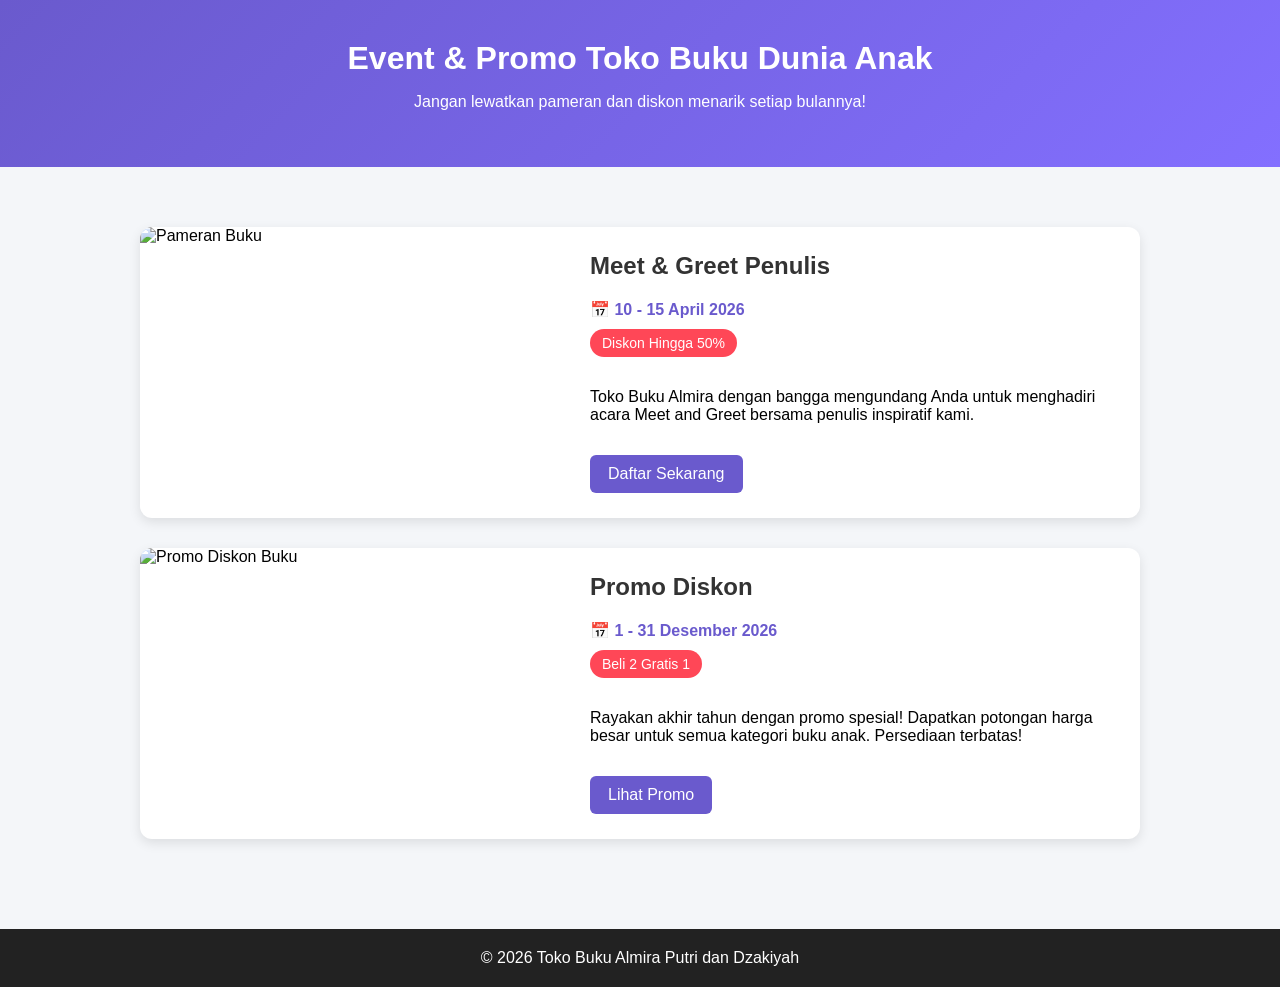
==== event.html @ 4a0a6d33 "Add files via upload" ====
<!DOCTYPE html>
<html lang="id">
<head>
    <meta charset="UTF-8">
    <title>Event & Promo Buku</title>
    <style>
        body {
            font-family: Arial, sans-serif;
            margin: 0;
            padding: 0;
            background-color: #f4f6f9;
        }

        header {
            background: linear-gradient(135deg, #6a5acd, #836fff);
            color: white;
            text-align: center;
            padding: 40px 20px;
        }

        header h1 {
            margin: 0;
            font-size: 32px;
        }

        .container {
            max-width: 1000px;
            margin: 40px auto;
            padding: 20px;
        }

        .event-card {
            background-color: white;
            border-radius: 12px;
            box-shadow: 0 4px 12px rgba(0,0,0,0.1);
            margin-bottom: 30px;
            overflow: hidden;
            display: flex;
            flex-wrap: wrap;
        }

        .event-image {
            flex: 1 1 300px;
        }

        .event-image img {
            width: 100%;
            height: 100%;
            object-fit: cover;
        }

        .event-content {
            flex: 1 1 400px;
            padding: 25px;
        }

        .event-content h2 {
            margin-top: 0;
            color: #333;
        }

        .tanggal {
            color: #6a5acd;
            font-weight: bold;
            margin-bottom: 10px;
        }

        .diskon {
            background-color: #ff4757;
            color: white;
            display: inline-block;
            padding: 6px 12px;
            border-radius: 20px;
            font-size: 14px;
            margin-bottom: 15px;
        }

        .btn-daftar {
            display: inline-block;
            margin-top: 15px;
            padding: 10px 18px;
            background-color: #6a5acd;
            color: white;
            text-decoration: none;
            border-radius: 6px;
        }

        .btn-daftar:hover {
            background-color: #483d8b;
        }

        footer {
            text-align: center;
            padding: 20px;
            background-color: #222;
            color: white;
            margin-top: 40px;
        }

        @media (max-width: 768px) {
            .event-card {
                flex-direction: column;
            }
        }
    </style>
</head>
<body>

<header>
    <h1>Event & Promo Toko Buku Dunia Anak</h1>
    <p>Jangan lewatkan pameran dan diskon menarik setiap bulannya!</p>
</header>

<div class="container">

    <!-- Event 1 -->
    <div class="event-card">
        <div class="event-image">
            <img src="pameran.jpg" alt="Pameran Buku">
        </div>
        <div class="event-content">
            <h2>Meet & Greet Penulis</h2>
            <p class="tanggal">📅 10 - 15 April 2026</p>
            <span class="diskon">Diskon Hingga 50%</span>
            <p>
                Toko Buku Almira dengan bangga mengundang Anda untuk 
                menghadiri acara Meet and Greet bersama penulis inspiratif kami.
            </p>
            <a href="#" class="btn-daftar">Daftar Sekarang</a>
        </div>
    </div>

    <!-- Event 2 -->
    <div class="event-card">
        <div class="event-image">
            <img src="diskon.jpg" alt="Promo Diskon Buku">
        </div>
        <div class="event-content">
            <h2>Promo Diskon </h2>
            <p class="tanggal">📅 1 - 31 Desember 2026</p>
            <span class="diskon">Beli 2 Gratis 1</span>
            <p>
                Rayakan akhir tahun dengan promo spesial! 
                Dapatkan potongan harga besar untuk semua kategori buku anak.
                Persediaan terbatas!
            </p>
            <a href="#" class="btn-daftar">Lihat Promo</a>
        </div>
    </div>

</div>

<footer>
    &copy; 2026 Toko Buku Almira Putri dan Dzakiyah
</footer>

</body>
</html>
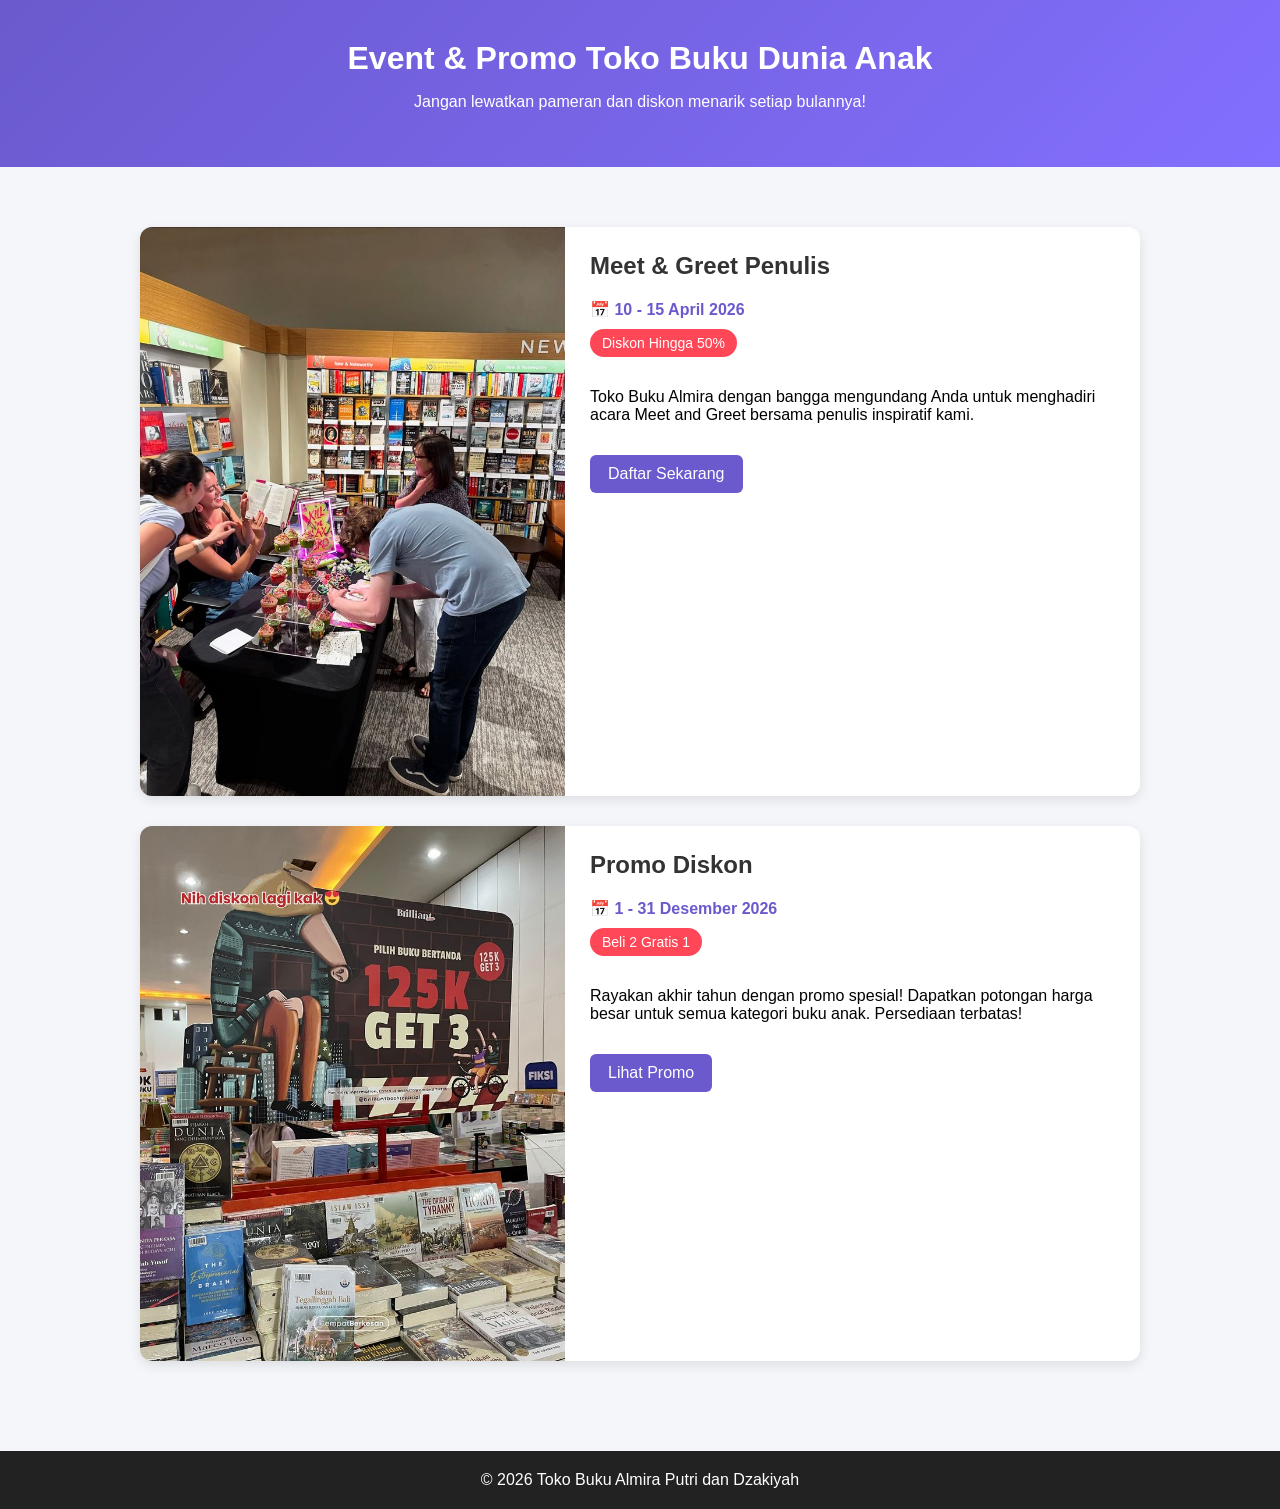
==== commit 1f707e22: "Fix HTML structure and update event images" ====
--- a/event.html
+++ b/event.html
@@ -116,7 +116,7 @@
     <!-- Event 1 -->
     <div class="event-card">
         <div class="event-image">
-            <img src="pameran.jpg" alt="Pameran Buku">
+            <img src="/foto meet and greet.jpg" alt="Pameran Buku">
         </div>
         <div class="event-content">
             <h2>Meet & Greet Penulis</h2>
@@ -133,7 +133,7 @@
     <!-- Event 2 -->
     <div class="event-card">
         <div class="event-image">
-            <img src="diskon.jpg" alt="Promo Diskon Buku">
+            <img src="/foto diskon.jpg" alt="Promo Diskon Buku">
         </div>
         <div class="event-content">
             <h2>Promo Diskon </h2>
@@ -155,4 +155,5 @@
 </footer>
 
 </body>
-</html>+
+</html>
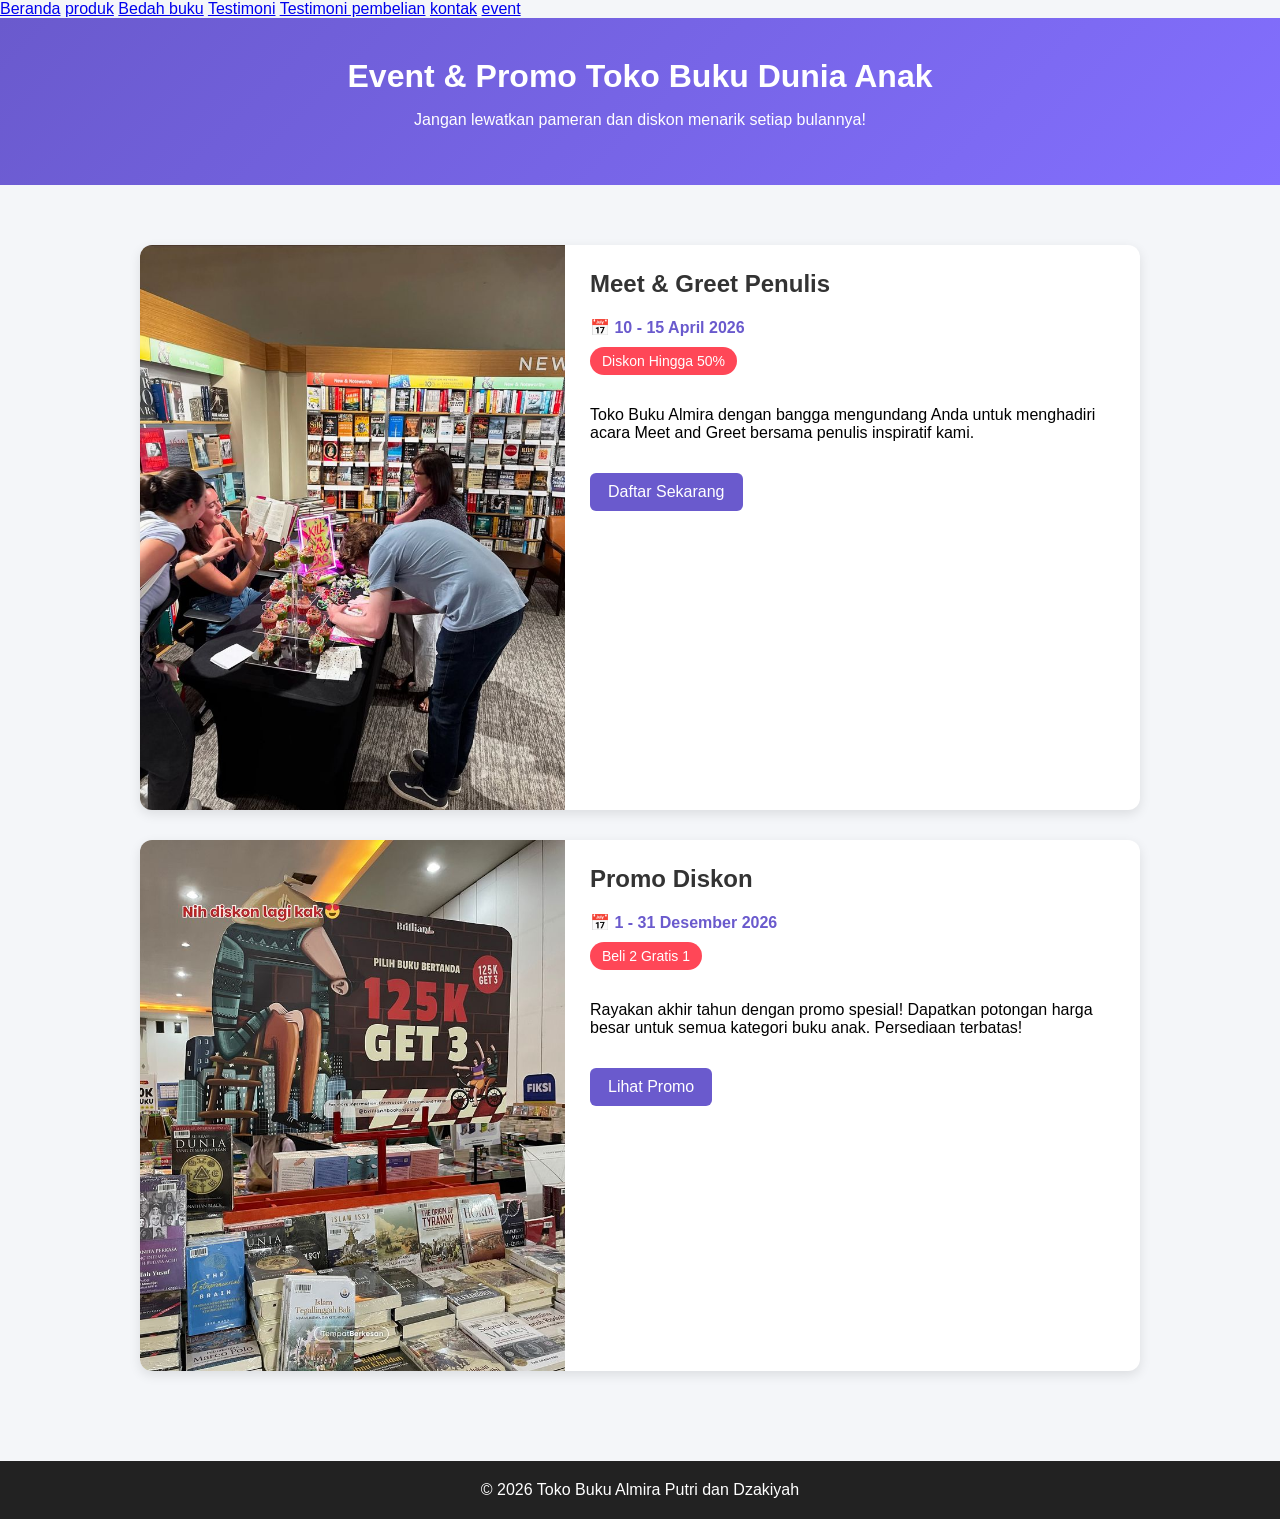
==== commit ecc1bd62: "Fix HTML structure and add navigation links" ====
--- a/event.html
+++ b/event.html
@@ -1,3 +1,12 @@
+<nav><a href="index.html">Beranda</a>
+        <a href="produk.html">produk</a>
+        <a href="bedah-buku.html">Bedah buku</a>
+        <a href="testimoni.html">Testimoni</a>
+        <a href="tampil-testimoni.html">Testimoni pembelian</a>
+        <a href="kontak.html">kontak</a>
+        <a href="event.html">event</a>
+    </nav>
+
 <!DOCTYPE html>
 <html lang="id">
 <head>
@@ -116,7 +125,7 @@
     <!-- Event 1 -->
     <div class="event-card">
         <div class="event-image">
-            <img src="/foto meet and greet.jpg" alt="Pameran Buku">
+            <img src="foto meet and greet.jpg" alt="Pameran Buku">
         </div>
         <div class="event-content">
             <h2>Meet & Greet Penulis</h2>
@@ -133,7 +142,7 @@
     <!-- Event 2 -->
     <div class="event-card">
         <div class="event-image">
-            <img src="/foto diskon.jpg" alt="Promo Diskon Buku">
+            <img src="foto diskon.jpg" alt="Promo Diskon Buku">
         </div>
         <div class="event-content">
             <h2>Promo Diskon </h2>
@@ -157,3 +166,5 @@
 </body>
 
 </html>
+
+
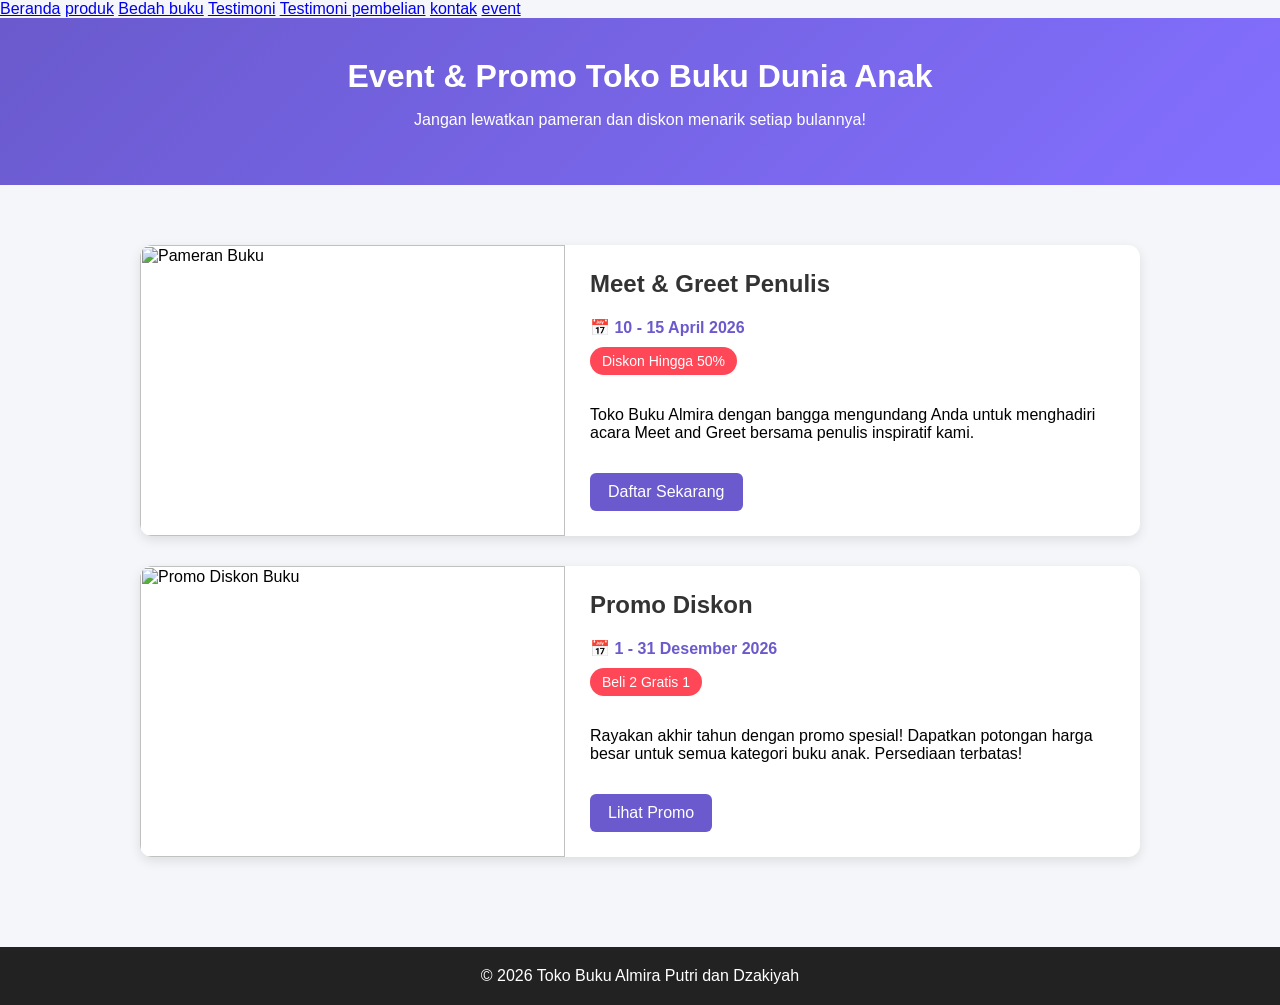
==== commit ad239b40: "Refactor event.html structure and content" ====
--- a/event.html
+++ b/event.html
@@ -125,7 +125,7 @@
     <!-- Event 1 -->
     <div class="event-card">
         <div class="event-image">
-            <img src="foto meet and greet.jpg" alt="Pameran Buku">
+            <img src="ftmeetgreet.jpg" alt="Pameran Buku">
         </div>
         <div class="event-content">
             <h2>Meet & Greet Penulis</h2>
@@ -142,7 +142,7 @@
     <!-- Event 2 -->
     <div class="event-card">
         <div class="event-image">
-            <img src="foto diskon.jpg" alt="Promo Diskon Buku">
+            <img src="ftdiskon.jpg" alt="Promo Diskon Buku">
         </div>
         <div class="event-content">
             <h2>Promo Diskon </h2>
@@ -168,3 +168,4 @@
 </html>
 
 
+
